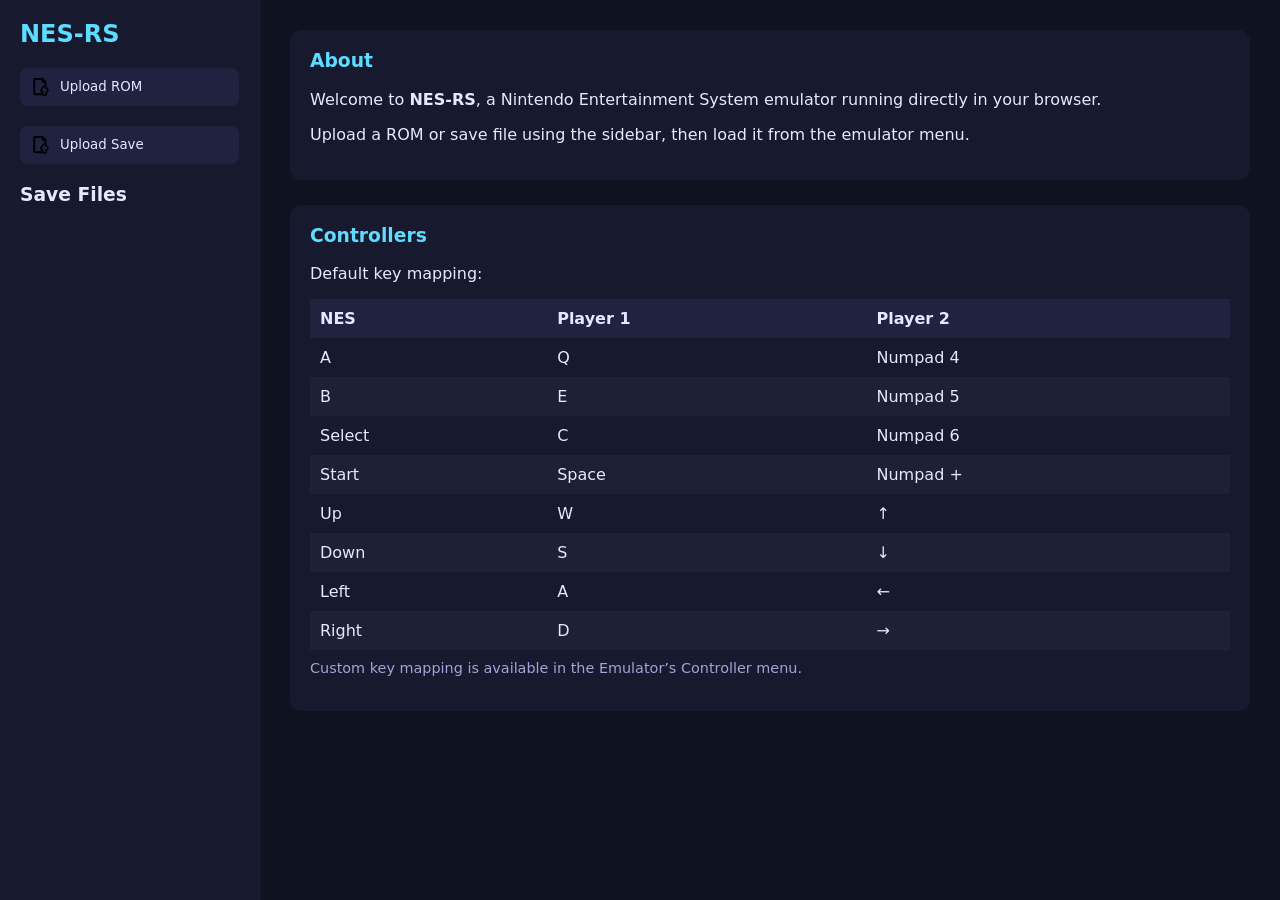
==== static/index.html @ eaffb61d "nicer page" ====
<!DOCTYPE html>
<html>

<head>
    <meta charset="utf-8" />
    <meta http-equiv="X-UA-Compatible" content="IE=edge" />
    <meta lang="en" />
    <meta content="width=device-width, initial-scale=1.0, maximum-scale=1.0, user-scalable=1" name="viewport" />
    <link rel="stylesheet" href="styles.css" />
    <link rel="icon" type="image/x-icon" href="img/favicon.ico" />
    <script>
        var Module = {};
        var emulatorCanvas = null;
        Object.defineProperty(Module, 'canvas', {
            get: function () {
                if (emulatorCanvas) {
                    return emulatorCanvas;
                }
                var canvas = document.createElement('canvas');
                var main = document.querySelector('#main');
                main.insertBefore(canvas, main.firstElementChild);
                emulatorCanvas = canvas;
                return canvas;
            }
        });
    </script>
</head>

<body>
  <div class="layout">
      <aside id="sidenav">
          <h2>NES-RS</h2>

          <div class="side-group">
              <button class="icon-btn" onclick="upload_nes_file_btn_click()" title="Upload NES ROM">
                  <img src="img/upload-file-svgrepo-com.svg" />
                  <span>Upload ROM</span>
              </button>
              <input type="file" id="upload_nes_file" accept=".NES" />
          </div>

          <div class="side-group">
              <button class="icon-btn" onclick="upload_save_file_btn_click()" title="Upload Save State">
                  <img src="img/upload-file-svgrepo-com.svg" />
                  <span>Upload Save</span>
              </button>
              <input type="file" id="upload_save_file" accept=".nesrs" />
          </div>

          <div id="download_save_files">
              <h3>Save Files</h3>
              <ul id="download_list"></ul>
          </div>
      </aside>

      <main id="main">
          <script src="nes-rs.js"></script>
          <script src="script.js"></script>

          <section class="card">
              <h3>About</h3>
              <p>
                  Welcome to <strong>NES-RS</strong>, a Nintendo Entertainment System emulator running directly in your browser.
              </p>
              <p>
                  Upload a ROM or save file using the sidebar, then load it from the emulator menu.
              </p>
          </section>

          <section class="card">
              <h3>Controllers</h3>
              <p>Default key mapping:</p>

              <table>
                  <thead>
                      <tr>
                          <th>NES</th>
                          <th>Player 1</th>
                          <th>Player 2</th>
                      </tr>
                  </thead>
                  <tbody>
                      <tr><td>A</td><td>Q</td><td>Numpad 4</td></tr>
                      <tr><td>B</td><td>E</td><td>Numpad 5</td></tr>
                      <tr><td>Select</td><td>C</td><td>Numpad 6</td></tr>
                      <tr><td>Start</td><td>Space</td><td>Numpad +</td></tr>
                      <tr><td>Up</td><td>W</td><td>↑</td></tr>
                      <tr><td>Down</td><td>S</td><td>↓</td></tr>
                      <tr><td>Left</td><td>A</td><td>←</td></tr>
                      <tr><td>Right</td><td>D</td><td>→</td></tr>
                  </tbody>
              </table>

              <p class="hint">
                  Custom key mapping is available in the Emulator’s Controller menu.
              </p>
          </section>
      </main>
  </div>
</body>
</html>
---- static/styles.css ----
:root {
  --bg: #0f1220;
  --panel: #171a2e;
  --panel-light: #1f2340;
  --accent: #5ddcff;
  --text: #e6e8ff;
  --muted: #a0a4d8;
}

* {
  box-sizing: border-box;
  font-family: system-ui, -apple-system, BlinkMacSystemFont, sans-serif;
}

body {
  margin: 0;
  background: var(--bg);
  color: var(--text);
}

.layout {
  display: flex;
  min-height: 100vh;
}

/* Sidebar */
#sidenav {
  width: 260px;
  background: var(--panel);
  padding: 20px;
  border-right: 1px solid #222;
}

#sidenav h2 {
  margin-top: 0;
  color: var(--accent);
}

.side-group {
  margin-bottom: 20px;
}

.icon-btn {
  display: flex;
  align-items: center;
  gap: 10px;
  width: 100%;
  background: var(--panel-light);
  color: var(--text);
  border: none;
  padding: 10px 12px;
  border-radius: 8px;
  cursor: pointer;
}

.icon-btn img {
  width: 18px;
  height: 18px;
}

.icon-btn:hover {
  background: #2a2f55;
}

input[type="file"] {
  display: none;
}

#download_save_files h3 {
  margin-bottom: 8px;
}

#download_list {
  list-style: none;
  padding: 0;
  margin: 0;
}

#download_list li a {
  color: var(--accent);
  text-decoration: none;
  font-size: 0.9rem;
}

/* Main Content */
#main {
  flex: 1;
  padding: 30px;
  max-width: 1100px;
}

canvas {
  display: block;
  margin-bottom: 30px;
  border-radius: 10px;
  background: black;
  box-shadow: 0 0 0 3px #000, 0 15px 40px rgba(0,0,0,0.6);
}

/* Cards */
.card {
  background: var(--panel);
  border-radius: 12px;
  padding: 20px;
  margin-bottom: 25px;
}

.card h3 {
  margin-top: 0;
  color: var(--accent);
}

/* Table */
table {
  width: 100%;
  border-collapse: collapse;
  margin-top: 10px;
}

thead {
  background: var(--panel-light);
}

th, td {
  padding: 10px;
  text-align: left;
}

tbody tr:nth-child(even) {
  background: rgba(255,255,255,0.03);
}

.hint {
  color: var(--muted);
  font-size: 0.9rem;
  margin-top: 10px;
}
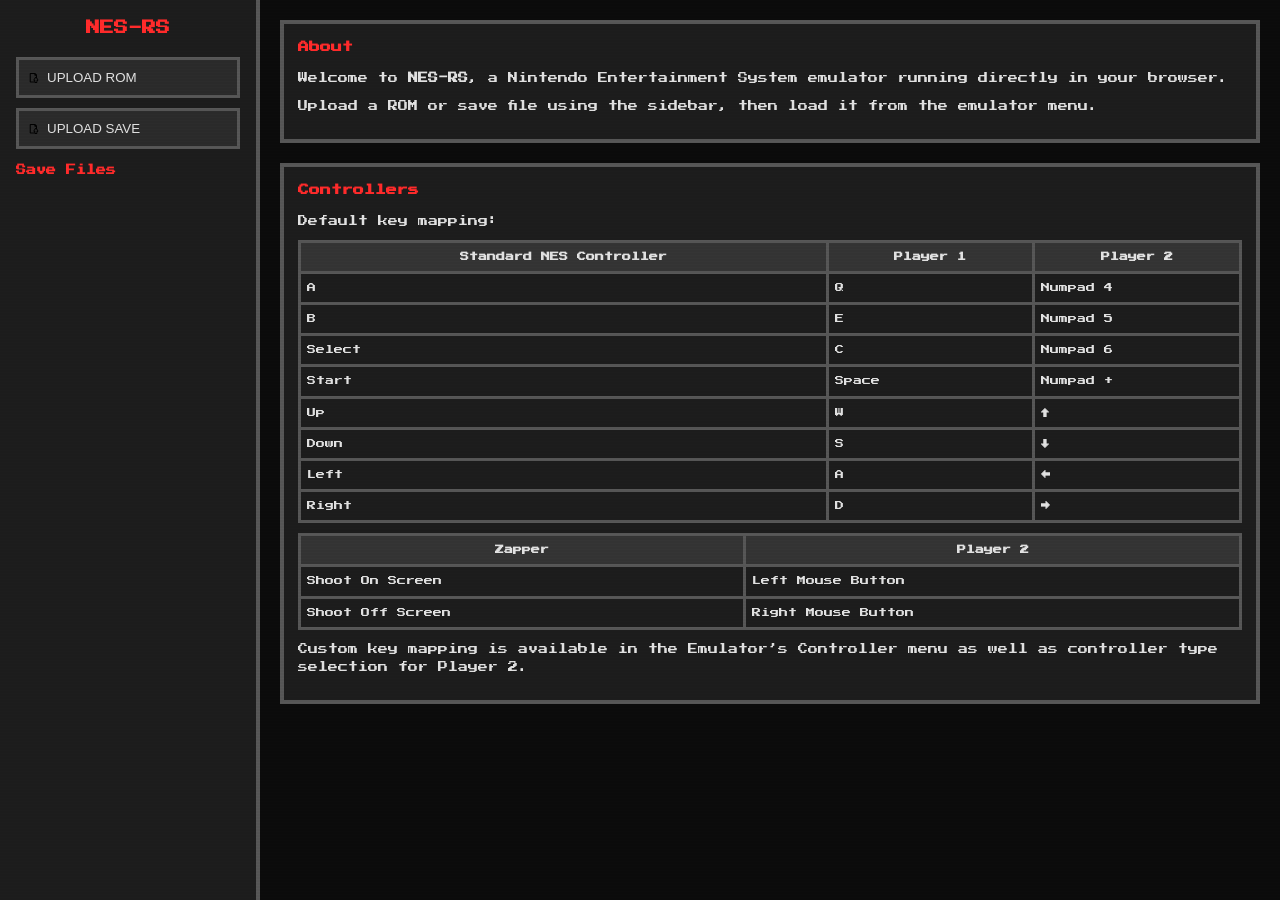
==== commit 15d7c088: "more retro" ====
--- a/static/index.html
+++ b/static/index.html
@@ -8,6 +8,8 @@
     <meta content="width=device-width, initial-scale=1.0, maximum-scale=1.0, user-scalable=1" name="viewport" />
     <link rel="stylesheet" href="styles.css" />
     <link rel="icon" type="image/x-icon" href="img/favicon.ico" />
+    <link href="https://fonts.googleapis.com/css2?family=Press+Start+2P&display=swap" rel="stylesheet">
+
     <script>
         var Module = {};
         var emulatorCanvas = null;
@@ -74,7 +76,7 @@
               <table>
                   <thead>
                       <tr>
-                          <th>NES</th>
+                          <th>Standard NES Controller</th>
                           <th>Player 1</th>
                           <th>Player 2</th>
                       </tr>
@@ -90,9 +92,21 @@
                       <tr><td>Right</td><td>D</td><td>→</td></tr>
                   </tbody>
               </table>
+              <table>
+                  <thead>
+                      <tr>
+                          <th>Zapper</th>
+                          <th>Player 2</th>
+                      </tr>
+                  </thead>
+                  <tbody>
+                      <tr><td>Shoot On Screen</td><td>Left Mouse Button</td></tr>
+                      <tr><td>Shoot Off Screen</td><td>Right Mouse Button</td></tr>
+                  </tbody>
+              </table>
 
               <p class="hint">
-                  Custom key mapping is available in the Emulator’s Controller menu.
+                  Custom key mapping is available in the Emulator’s Controller menu as well as controller type selection for Player 2.
               </p>
           </section>
       </main>
--- a/static/styles.css
+++ b/static/styles.css
@@ -1,24 +1,28 @@
-
 :root {
-  --bg: #0f1220;
-  --panel: #171a2e;
-  --panel-light: #1f2340;
-  --accent: #5ddcff;
-  --text: #e6e8ff;
-  --muted: #a0a4d8;
+  --bg: #0b0b0b;
+  --panel: #1c1c1c;
+  --panel-light: #2a2a2a;
+  --text: #e0e0e0;
+  --accent: #ff2a2a;
+  --border: #555;
 }
 
+/* Global */
 * {
   box-sizing: border-box;
-  font-family: system-ui, -apple-system, BlinkMacSystemFont, sans-serif;
+  image-rendering: pixelated;
 }
 
 body {
   margin: 0;
   background: var(--bg);
   color: var(--text);
+  font-family: "Press Start 2P", monospace;
+  font-size: 10px;
+  line-height: 1.8;
 }
 
+/* Layout */
 .layout {
   display: flex;
   min-height: 100vh;
@@ -28,47 +32,55 @@
 #sidenav {
   width: 260px;
   background: var(--panel);
-  padding: 20px;
-  border-right: 1px solid #222;
+  padding: 16px;
+  border-right: 4px solid var(--border);
 }
 
 #sidenav h2 {
-  margin-top: 0;
   color: var(--accent);
+  text-align: center;
+  margin: 0 0 16px;
+  font-size: 14px;
 }
 
-.side-group {
-  margin-bottom: 20px;
+/* NES-style buttons */
+.icon-btn {
+  width: 100%;
+  display: flex;
+  align-items: center;
+  gap: 8px;
+  background: var(--panel-light);
+  color: var(--text);
+  border: 3px solid var(--border);
+  padding: 10px;
+  margin-bottom: 10px;
+  cursor: pointer;
+  text-transform: uppercase;
 }
 
-.icon-btn {
-  display: flex;
-  align-items: center;
-  gap: 10px;
-  width: 100%;
-  background: var(--panel-light);
-  color: var(--text);
-  border: none;
-  padding: 10px 12px;
-  border-radius: 8px;
-  cursor: pointer;
+.icon-btn:hover {
+  background: #3a3a3a;
+}
+
+.icon-btn:active {
+  transform: translate(2px, 2px);
 }
 
 .icon-btn img {
-  width: 18px;
-  height: 18px;
+  width: 10px;
+  height: 10px;
 }
 
-.icon-btn:hover {
-  background: #2a2f55;
-}
-
+/* Hide file inputs */
 input[type="file"] {
   display: none;
 }
 
+/* Save files */
 #download_save_files h3 {
-  margin-bottom: 8px;
+  margin: 12px 0 6px;
+  color: var(--accent);
+  font-size: 10px;
 }
 
 #download_list {
@@ -77,62 +89,76 @@
   margin: 0;
 }
 
-#download_list li a {
-  color: var(--accent);
-  text-decoration: none;
-  font-size: 0.9rem;
+#download_list li {
+  margin-bottom: 6px;
 }
 
-/* Main Content */
+#download_list a {
+  color: #00ff66;
+  text-decoration: none;
+}
+
+/* Main content */
 #main {
   flex: 1;
-  padding: 30px;
-  max-width: 1100px;
+  padding: 20px;
 }
 
+/* Emulator screen */
 canvas {
   display: block;
-  margin-bottom: 30px;
-  border-radius: 10px;
+  margin-bottom: 20px;
   background: black;
-  box-shadow: 0 0 0 3px #000, 0 15px 40px rgba(0,0,0,0.6);
+  border: 6px solid #222;
+  box-shadow:
+    inset 0 0 0 4px #000,
+    0 0 0 4px #555;
 }
 
-/* Cards */
+/* Pixel cards */
 .card {
   background: var(--panel);
-  border-radius: 12px;
-  padding: 20px;
-  margin-bottom: 25px;
+  border: 4px solid var(--border);
+  padding: 14px;
+  margin-bottom: 20px;
 }
 
 .card h3 {
+  color: var(--accent);
+  font-size: 11px;
   margin-top: 0;
-  color: var(--accent);
 }
 
-/* Table */
+/* NES-style table */
 table {
   width: 100%;
   border-collapse: collapse;
   margin-top: 10px;
 }
 
-thead {
-  background: var(--panel-light);
+th, td {
+  border: 3px solid var(--border);
+  padding: 6px;
+  font-size: 9px;
 }
 
-th, td {
-  padding: 10px;
-  text-align: left;
+thead {
+  background: #333;
 }
 
-tbody tr:nth-child(even) {
-  background: rgba(255,255,255,0.03);
+/* CRT scanline effect (optional but 🔥) */
+body::after {
+  content: "";
+  pointer-events: none;
+  position: fixed;
+  inset: 0;
+  background:
+    repeating-linear-gradient(
+      to bottom,
+      rgba(255,255,255,0.03),
+      rgba(255,255,255,0.03) 1px,
+      transparent 1px,
+      transparent 3px
+    );
+  mix-blend-mode: overlay;
 }
-
-.hint {
-  color: var(--muted);
-  font-size: 0.9rem;
-  margin-top: 10px;
-}
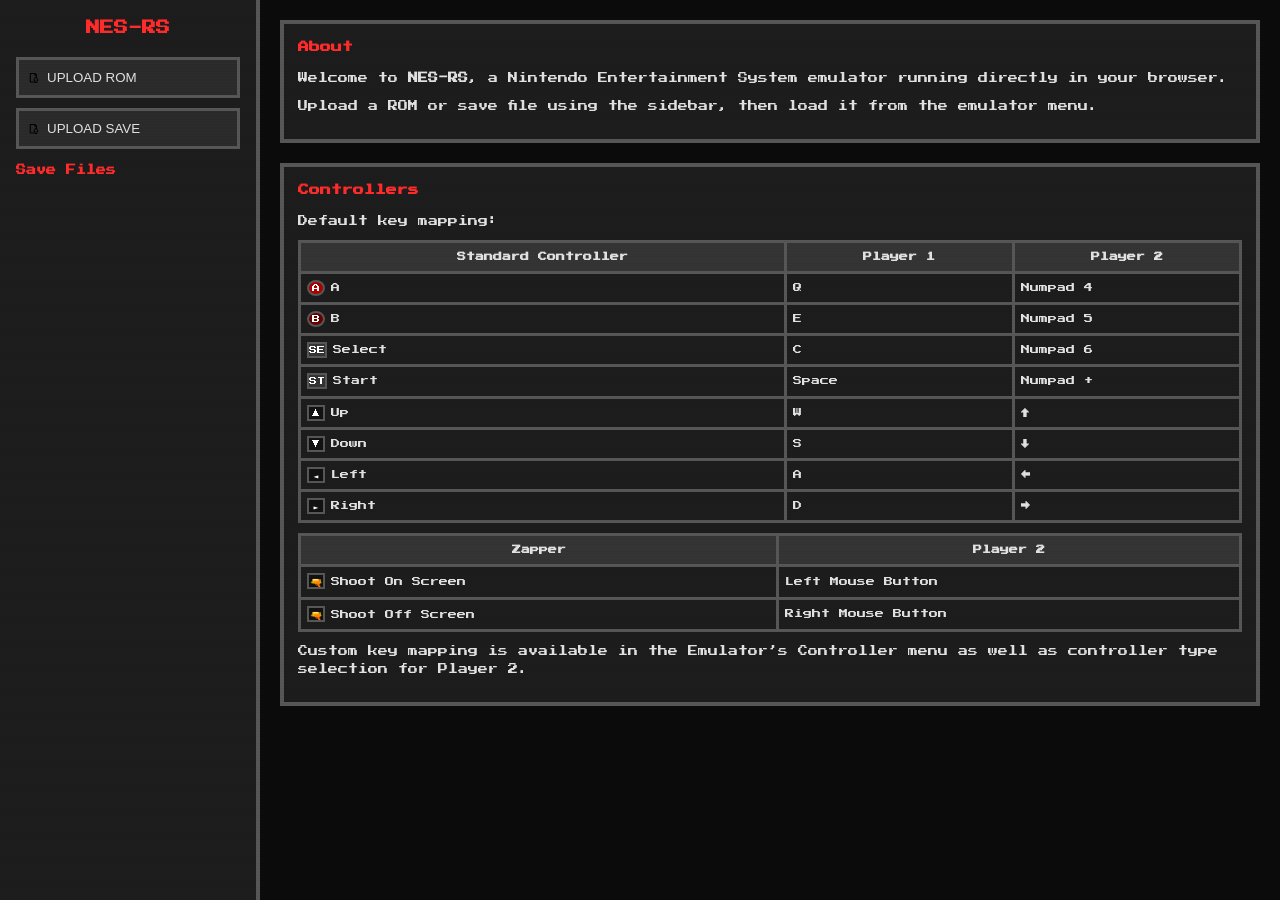
==== commit edb009cf: "better" ====
--- a/static/index.html
+++ b/static/index.html
@@ -2,114 +2,153 @@
 <html>
 
 <head>
-    <meta charset="utf-8" />
-    <meta http-equiv="X-UA-Compatible" content="IE=edge" />
-    <meta lang="en" />
-    <meta content="width=device-width, initial-scale=1.0, maximum-scale=1.0, user-scalable=1" name="viewport" />
-    <link rel="stylesheet" href="styles.css" />
-    <link rel="icon" type="image/x-icon" href="img/favicon.ico" />
-    <link href="https://fonts.googleapis.com/css2?family=Press+Start+2P&display=swap" rel="stylesheet">
+  <meta charset="utf-8" />
+  <meta http-equiv="X-UA-Compatible" content="IE=edge" />
+  <meta lang="en" />
+  <meta content="width=device-width, initial-scale=1.0, maximum-scale=1.0, user-scalable=1" name="viewport" />
+  <link rel="stylesheet" href="styles.css" />
+  <link rel="icon" type="image/x-icon" href="img/favicon.ico" />
+  <link href="https://fonts.googleapis.com/css2?family=Press+Start+2P&display=swap" rel="stylesheet">
 
-    <script>
-        var Module = {};
-        var emulatorCanvas = null;
-        Object.defineProperty(Module, 'canvas', {
-            get: function () {
-                if (emulatorCanvas) {
-                    return emulatorCanvas;
-                }
-                var canvas = document.createElement('canvas');
-                var main = document.querySelector('#main');
-                main.insertBefore(canvas, main.firstElementChild);
-                emulatorCanvas = canvas;
-                return canvas;
-            }
-        });
-    </script>
+  <script>
+    var Module = {};
+    var emulatorCanvas = null;
+    Object.defineProperty(Module, 'canvas', {
+      get: function () {
+        if (emulatorCanvas) {
+          return emulatorCanvas;
+        }
+        var canvas = document.createElement('canvas');
+        var main = document.querySelector('#main');
+        main.insertBefore(canvas, main.firstElementChild);
+        emulatorCanvas = canvas;
+        return canvas;
+      }
+    });
+  </script>
 </head>
 
 <body>
   <div class="layout">
-      <aside id="sidenav">
-          <h2>NES-RS</h2>
+    <aside id="sidenav">
+      <h2>NES-RS</h2>
 
-          <div class="side-group">
-              <button class="icon-btn" onclick="upload_nes_file_btn_click()" title="Upload NES ROM">
-                  <img src="img/upload-file-svgrepo-com.svg" />
-                  <span>Upload ROM</span>
-              </button>
-              <input type="file" id="upload_nes_file" accept=".NES" />
-          </div>
+      <div class="side-group">
+        <button class="icon-btn" onclick="upload_nes_file_btn_click()" title="Upload NES ROM">
+          <img src="img/upload-file-svgrepo-com.svg" />
+          <span>Upload ROM</span>
+        </button>
+        <input type="file" id="upload_nes_file" accept=".NES" />
+      </div>
 
-          <div class="side-group">
-              <button class="icon-btn" onclick="upload_save_file_btn_click()" title="Upload Save State">
-                  <img src="img/upload-file-svgrepo-com.svg" />
-                  <span>Upload Save</span>
-              </button>
-              <input type="file" id="upload_save_file" accept=".nesrs" />
-          </div>
+      <div class="side-group">
+        <button class="icon-btn" onclick="upload_save_file_btn_click()" title="Upload Save State">
+          <img src="img/upload-file-svgrepo-com.svg" />
+          <span>Upload Save</span>
+        </button>
+        <input type="file" id="upload_save_file" accept=".nesrs" />
+      </div>
 
-          <div id="download_save_files">
-              <h3>Save Files</h3>
-              <ul id="download_list"></ul>
-          </div>
-      </aside>
+      <div id="download_save_files">
+        <h3>Save Files</h3>
+        <ul id="download_list"></ul>
+      </div>
+    </aside>
 
-      <main id="main">
-          <script src="nes-rs.js"></script>
-          <script src="script.js"></script>
+    <main id="main">
+      <script src="nes-rs.js"></script>
+      <script src="script.js"></script>
 
-          <section class="card">
-              <h3>About</h3>
-              <p>
-                  Welcome to <strong>NES-RS</strong>, a Nintendo Entertainment System emulator running directly in your browser.
-              </p>
-              <p>
-                  Upload a ROM or save file using the sidebar, then load it from the emulator menu.
-              </p>
-          </section>
+      <section class="card">
+        <h3>About</h3>
+        <p>
+          Welcome to <strong>NES-RS</strong>, a Nintendo Entertainment System emulator running directly in your browser.
+        </p>
+        <p>
+          Upload a ROM or save file using the sidebar, then load it from the emulator menu.
+        </p>
+      </section>
 
-          <section class="card">
-              <h3>Controllers</h3>
-              <p>Default key mapping:</p>
+      <section class="card">
+        <h3>Controllers</h3>
+        <p>Default key mapping:</p>
+        <table>
+          <thead>
+            <tr>
+              <th>Standard Controller</th>
+              <th>Player 1</th>
+              <th>Player 2</th>
+            </tr>
+          </thead>
+          <tbody>
+            <tr>
+              <td><span class="glyph glyph-a"></span>A</td>
+              <td>Q</td>
+              <td>Numpad 4</td>
+            </tr>
+            <tr>
+              <td><span class="glyph glyph-b"></span>B</td>
+              <td>E</td>
+              <td>Numpad 5</td>
+            </tr>
+            <tr>
+              <td><span class="glyph glyph-select"></span>Select</td>
+              <td>C</td>
+              <td>Numpad 6</td>
+            </tr>
+            <tr>
+              <td><span class="glyph glyph-start"></span>Start</td>
+              <td>Space</td>
+              <td>Numpad +</td>
+            </tr>
+            <tr>
+              <td><span class="glyph glyph-up"></span>Up</td>
+              <td>W</td>
+              <td>↑</td>
+            </tr>
+            <tr>
+              <td><span class="glyph glyph-down"></span>Down</td>
+              <td>S</td>
+              <td>↓</td>
+            </tr>
+            <tr>
+              <td><span class="glyph glyph-left"></span>Left</td>
+              <td>A</td>
+              <td>←</td>
+            </tr>
+            <tr>
+              <td><span class="glyph glyph-right"></span>Right</td>
+              <td>D</td>
+              <td>→</td>
+            </tr>
+          </tbody>
+        </table>
+        <table>
+          <thead>
+            <tr>
+              <th>Zapper</th>
+              <th>Player 2</th>
+            </tr>
+          </thead>
+          <tbody>
+            <tr>
+              <td><span class="glyph glyph-zapper"></span>Shoot On Screen</td>
+              <td>Left Mouse Button</td>
+            </tr>
+            <tr>
+              <td><span class="glyph glyph-zapper"></span>Shoot Off Screen</td>
+              <td>Right Mouse Button</td>
+            </tr>
+          </tbody>
+        </table>
 
-              <table>
-                  <thead>
-                      <tr>
-                          <th>Standard NES Controller</th>
-                          <th>Player 1</th>
-                          <th>Player 2</th>
-                      </tr>
-                  </thead>
-                  <tbody>
-                      <tr><td>A</td><td>Q</td><td>Numpad 4</td></tr>
-                      <tr><td>B</td><td>E</td><td>Numpad 5</td></tr>
-                      <tr><td>Select</td><td>C</td><td>Numpad 6</td></tr>
-                      <tr><td>Start</td><td>Space</td><td>Numpad +</td></tr>
-                      <tr><td>Up</td><td>W</td><td>↑</td></tr>
-                      <tr><td>Down</td><td>S</td><td>↓</td></tr>
-                      <tr><td>Left</td><td>A</td><td>←</td></tr>
-                      <tr><td>Right</td><td>D</td><td>→</td></tr>
-                  </tbody>
-              </table>
-              <table>
-                  <thead>
-                      <tr>
-                          <th>Zapper</th>
-                          <th>Player 2</th>
-                      </tr>
-                  </thead>
-                  <tbody>
-                      <tr><td>Shoot On Screen</td><td>Left Mouse Button</td></tr>
-                      <tr><td>Shoot Off Screen</td><td>Right Mouse Button</td></tr>
-                  </tbody>
-              </table>
-
-              <p class="hint">
-                  Custom key mapping is available in the Emulator’s Controller menu as well as controller type selection for Player 2.
-              </p>
-          </section>
-      </main>
+        <p class="hint">
+          Custom key mapping is available in the Emulator’s Controller menu as well as controller type selection for
+          Player 2.
+        </p>
+      </section>
+    </main>
   </div>
 </body>
+
 </html>
--- a/static/styles.css
+++ b/static/styles.css
@@ -162,3 +162,38 @@
     );
   mix-blend-mode: overlay;
 }
+
+.glyph {
+  display: inline-flex;
+  align-items: center;
+  justify-content: center;
+  min-width: 18px;
+  height: 16px;
+  margin-right: 6px;
+  border: 2px solid #555;
+  background: #111;
+  color: #fff;
+  font-size: 8px;
+  line-height: 1;
+}
+
+/* NES buttons */
+.glyph-a { background: #aa0000; border-radius: 50%; }
+.glyph-b { background: #660000; border-radius: 50%; }
+.glyph-start { background: #333; }
+.glyph-select { background: #333; }
+
+/* D-pad */
+.glyph-up::before { content: "▲"; }
+.glyph-down::before { content: "▼"; }
+.glyph-left::before { content: "◄"; }
+.glyph-right::before { content: "►"; }
+
+/* Text buttons */
+.glyph-a::before { content: "A"; }
+.glyph-b::before { content: "B"; }
+.glyph-start::before { content: "ST"; }
+.glyph-select::before { content: "SE"; }
+
+/* Zapper */
+.glyph-zapper::before { content: "🔫"; font-size: 10px; }
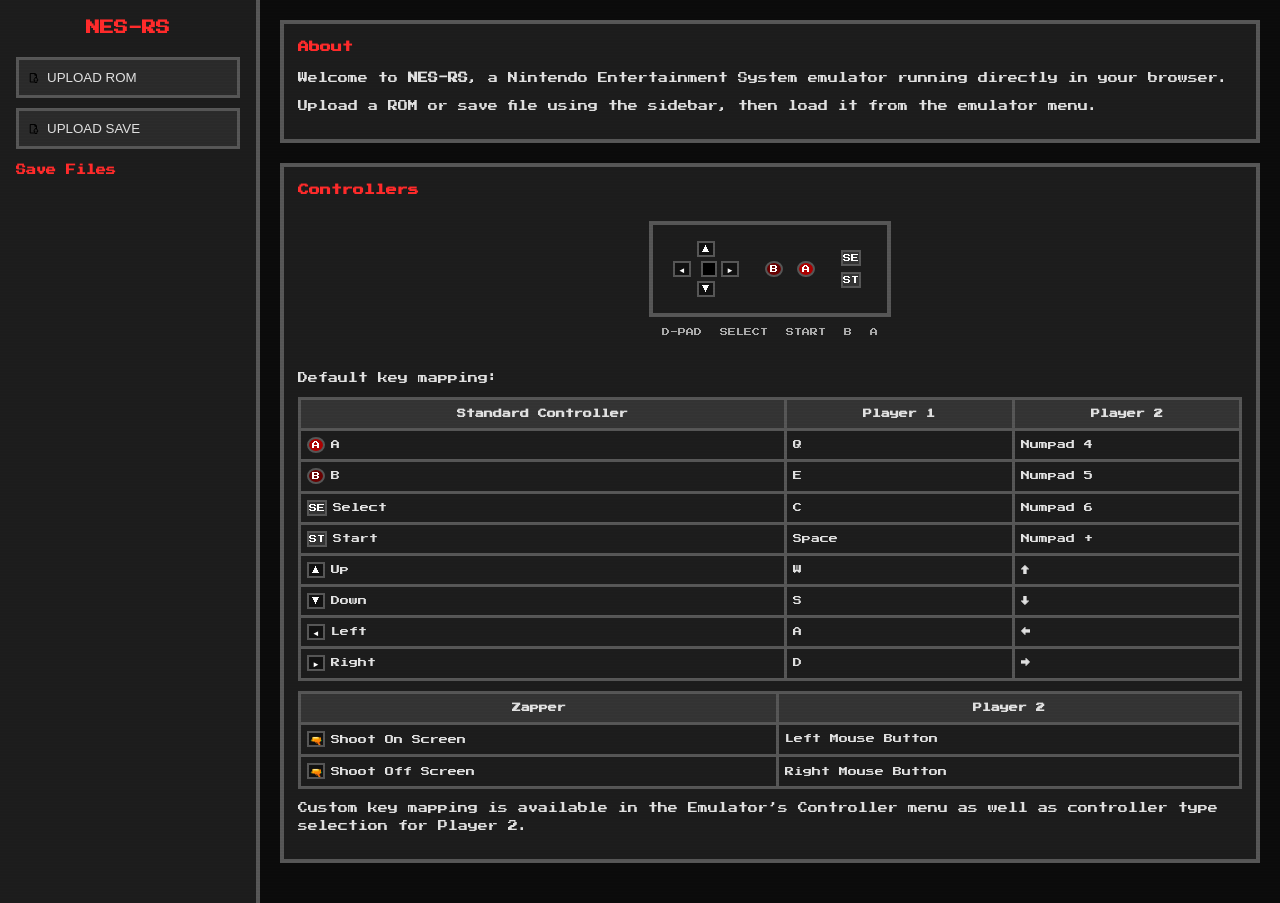
==== commit 48e60905: "more" ====
--- a/static/index.html
+++ b/static/index.html
@@ -71,6 +71,38 @@
 
       <section class="card">
         <h3>Controllers</h3>
+        <div class="controller-diagram">
+          <div class="controller-body">
+            <div class="dpad">
+              <span class="glyph glyph-up"></span>
+              <div class="dpad-middle">
+                <span class="glyph glyph-left"></span>
+                <span class="dpad-center"></span>
+                <span class="glyph glyph-right"></span>
+              </div>
+              <span class="glyph glyph-down"></span>
+            </div>
+
+            <div class="buttons">
+              <span class="glyph glyph-b"></span>
+              <span class="glyph glyph-a"></span>
+            </div>
+
+            <div class="center-buttons">
+              <span class="glyph glyph-select"></span>
+              <span class="glyph glyph-start"></span>
+            </div>
+          </div>
+
+          <div class="controller-labels">
+            <span>D-PAD</span>
+            <span>SELECT</span>
+            <span>START</span>
+            <span>B</span>
+            <span>A</span>
+          </div>
+        </div>
+
         <p>Default key mapping:</p>
         <table>
           <thead>
--- a/static/styles.css
+++ b/static/styles.css
@@ -196,4 +196,63 @@
 .glyph-select::before { content: "SE"; }
 
 /* Zapper */
-.glyph-zapper::before { content: "🔫"; font-size: 10px; }+.glyph-zapper::before { content: "🔫"; font-size: 10px; }
+
+
+.controller-diagram {
+  margin: 20px 0 30px;
+  text-align: center;
+}
+
+.controller-body {
+  display: inline-flex;
+  align-items: center;
+  gap: 20px;
+  background: #1c1c1c;
+  border: 4px solid #555;
+  padding: 16px 20px;
+}
+
+/* D-Pad */
+.dpad {
+  display: flex;
+  flex-direction: column;
+  align-items: center;
+  gap: 4px;
+}
+
+.dpad-middle {
+  display: flex;
+  align-items: center;
+  gap: 4px;
+}
+
+.dpad-center {
+  width: 16px;
+  height: 16px;
+  background: #000;
+  border: 2px solid #555;
+}
+
+/* Buttons */
+.buttons {
+  display: flex;
+  gap: 8px;
+}
+
+/* Start / Select */
+.center-buttons {
+  display: flex;
+  flex-direction: column;
+  gap: 6px;
+}
+
+/* Labels */
+.controller-labels {
+  margin-top: 8px;
+  display: flex;
+  justify-content: center;
+  gap: 18px;
+  font-size: 8px;
+  color: #aaa;
+}
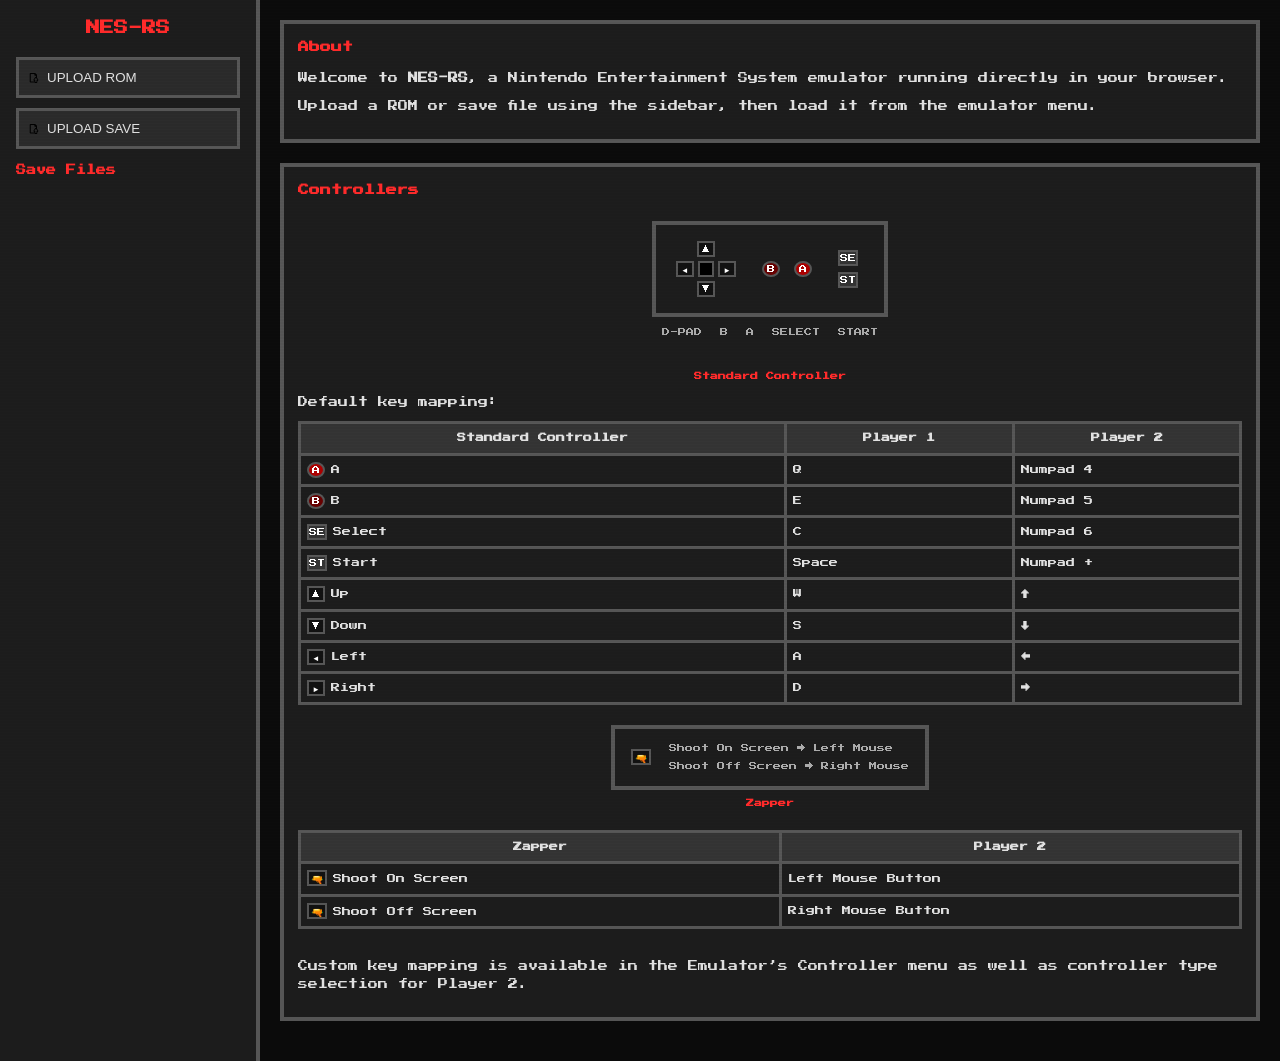
==== commit 6af0ab8b: "more" ====
--- a/static/index.html
+++ b/static/index.html
@@ -96,11 +96,14 @@
 
           <div class="controller-labels">
             <span>D-PAD</span>
+            <span>B</span>
+            <span>A</span>
             <span>SELECT</span>
             <span>START</span>
-            <span>B</span>
-            <span>A</span>
-          </div>
+          </div>
+        </div>
+        <div class="controller-label-centered">
+          <span>Standard Controller</span>
         </div>
 
         <p>Default key mapping:</p>
@@ -155,6 +158,18 @@
             </tr>
           </tbody>
         </table>
+        <div class="zapper-diagram">
+          <div class="zapper-body">
+            <span class="glyph glyph-zapper"></span>
+            <div class="zapper-details">
+              <div>Shoot On Screen → Left Mouse</div>
+              <div>Shoot Off Screen → Right Mouse</div>
+            </div>
+          </div>
+          <div class="zapper-label">
+            <span>Zapper</span>
+          </div>
+        </div>
         <table>
           <thead>
             <tr>
@@ -175,6 +190,7 @@
         </table>
 
         <p class="hint">
+          </br>
           Custom key mapping is available in the Emulator’s Controller menu as well as controller type selection for
           Player 2.
         </p>
--- a/static/styles.css
+++ b/static/styles.css
@@ -232,6 +232,7 @@
   height: 16px;
   background: #000;
   border: 2px solid #555;
+  margin-left: -6px; /* move slightly left */
 }
 
 /* Buttons */
@@ -255,4 +256,56 @@
   gap: 18px;
   font-size: 8px;
   color: #aaa;
+}
+
+.zapper-diagram {
+  text-align: center;
+  margin: 20px 0;
+}
+
+.zapper-body {
+  display: inline-flex;
+  align-items: center;
+  gap: 12px;
+  background: #1c1c1c;
+  border: 4px solid #555;
+  padding: 12px 16px;
+}
+
+.glyph-zapper {
+  display: inline-flex;
+  align-items: center;
+  justify-content: center;
+  width: 20px;
+  height: 16px;
+  border: 2px solid #555;
+  background: #111;
+  color: #fff;
+  font-size: 10px;
+}
+
+.zapper-details {
+  display: flex;
+  flex-direction: column;
+  gap: 4px;
+  font-size: 8px;
+  color: #aaa;
+  text-align: left;
+}
+
+.zapper-label {
+  margin-top: 6px;
+  font-size: 8px;
+  color: #ff2a2a;
+  font-weight: bold;
+}
+
+.controller-label-centered {
+  display: flex;
+  justify-content: center; /* center horizontally */
+  margin-top: 6px;         /* spacing from button labels */
+  font-size: 8px;
+  color: #ff2a2a;          /* matches your accent */
+  font-weight: bold;
+  font-family: "Press Start 2P", monospace;
 }
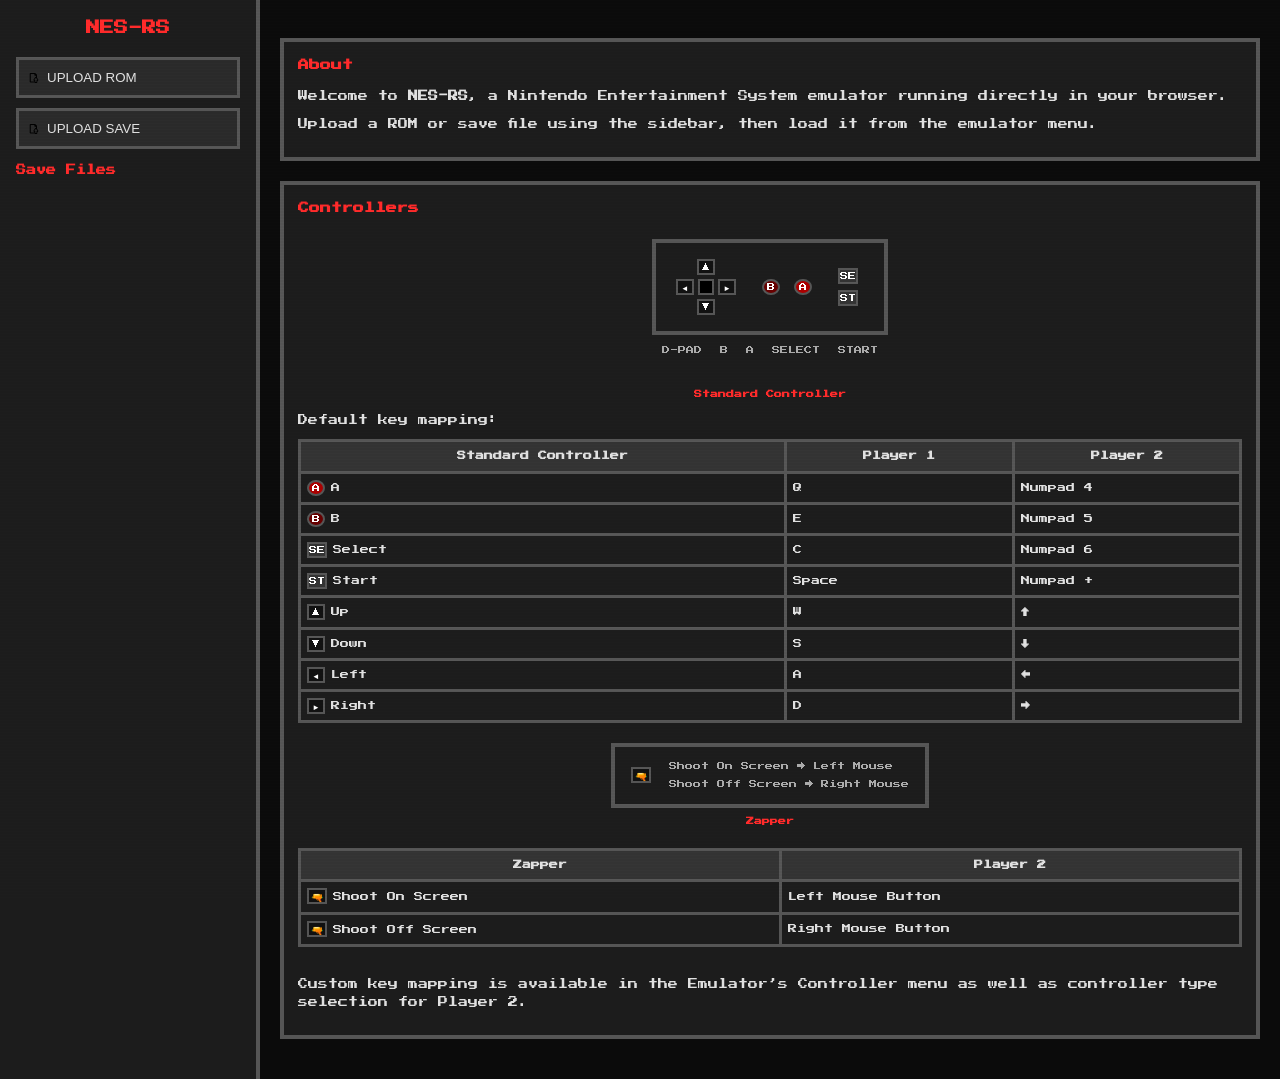
==== commit be455970: "more" ====
--- a/static/index.html
+++ b/static/index.html
@@ -59,6 +59,7 @@
       <script src="nes-rs.js"></script>
       <script src="script.js"></script>
 
+      </br>
       <section class="card">
         <h3>About</h3>
         <p>
--- a/static/styles.css
+++ b/static/styles.css
@@ -103,6 +103,21 @@
   flex: 1;
   padding: 20px;
 }
+
+#main canvas {
+  display: block;
+  /* ensures margin auto works */
+  margin: 0 auto;
+  /* horizontally center */
+  image-rendering: pixelated;
+  width: 512px;
+  /* scaled NES width */
+  height: 480px;
+  /* scaled NES height */
+  border: 6px solid #222;
+  box-shadow: inset 0 0 0 4px #000, 0 0 0 4px #555;
+}
+
 
 /* Emulator screen */
 canvas {
@@ -136,7 +151,8 @@
   margin-top: 10px;
 }
 
-th, td {
+th,
+td {
   border: 3px solid var(--border);
   padding: 6px;
   font-size: 9px;
@@ -153,13 +169,11 @@
   position: fixed;
   inset: 0;
   background:
-    repeating-linear-gradient(
-      to bottom,
-      rgba(255,255,255,0.03),
-      rgba(255,255,255,0.03) 1px,
+    repeating-linear-gradient(to bottom,
+      rgba(255, 255, 255, 0.03),
+      rgba(255, 255, 255, 0.03) 1px,
       transparent 1px,
-      transparent 3px
-    );
+      transparent 3px);
   mix-blend-mode: overlay;
 }
 
@@ -178,25 +192,63 @@
 }
 
 /* NES buttons */
-.glyph-a { background: #aa0000; border-radius: 50%; }
-.glyph-b { background: #660000; border-radius: 50%; }
-.glyph-start { background: #333; }
-.glyph-select { background: #333; }
+.glyph-a {
+  background: #aa0000;
+  border-radius: 50%;
+}
+
+.glyph-b {
+  background: #660000;
+  border-radius: 50%;
+}
+
+.glyph-start {
+  background: #333;
+}
+
+.glyph-select {
+  background: #333;
+}
 
 /* D-pad */
-.glyph-up::before { content: "▲"; }
-.glyph-down::before { content: "▼"; }
-.glyph-left::before { content: "◄"; }
-.glyph-right::before { content: "►"; }
+.glyph-up::before {
+  content: "▲";
+}
+
+.glyph-down::before {
+  content: "▼";
+}
+
+.glyph-left::before {
+  content: "◄";
+}
+
+.glyph-right::before {
+  content: "►";
+}
 
 /* Text buttons */
-.glyph-a::before { content: "A"; }
-.glyph-b::before { content: "B"; }
-.glyph-start::before { content: "ST"; }
-.glyph-select::before { content: "SE"; }
+.glyph-a::before {
+  content: "A";
+}
+
+.glyph-b::before {
+  content: "B";
+}
+
+.glyph-start::before {
+  content: "ST";
+}
+
+.glyph-select::before {
+  content: "SE";
+}
 
 /* Zapper */
-.glyph-zapper::before { content: "🔫"; font-size: 10px; }
+.glyph-zapper::before {
+  content: "🔫";
+  font-size: 10px;
+}
 
 
 .controller-diagram {
@@ -232,7 +284,8 @@
   height: 16px;
   background: #000;
   border: 2px solid #555;
-  margin-left: -6px; /* move slightly left */
+  margin-left: -6px;
+  /* move slightly left */
 }
 
 /* Buttons */
@@ -302,10 +355,13 @@
 
 .controller-label-centered {
   display: flex;
-  justify-content: center; /* center horizontally */
-  margin-top: 6px;         /* spacing from button labels */
-  font-size: 8px;
-  color: #ff2a2a;          /* matches your accent */
+  justify-content: center;
+  /* center horizontally */
+  margin-top: 6px;
+  /* spacing from button labels */
+  font-size: 8px;
+  color: #ff2a2a;
+  /* matches your accent */
   font-weight: bold;
   font-family: "Press Start 2P", monospace;
 }
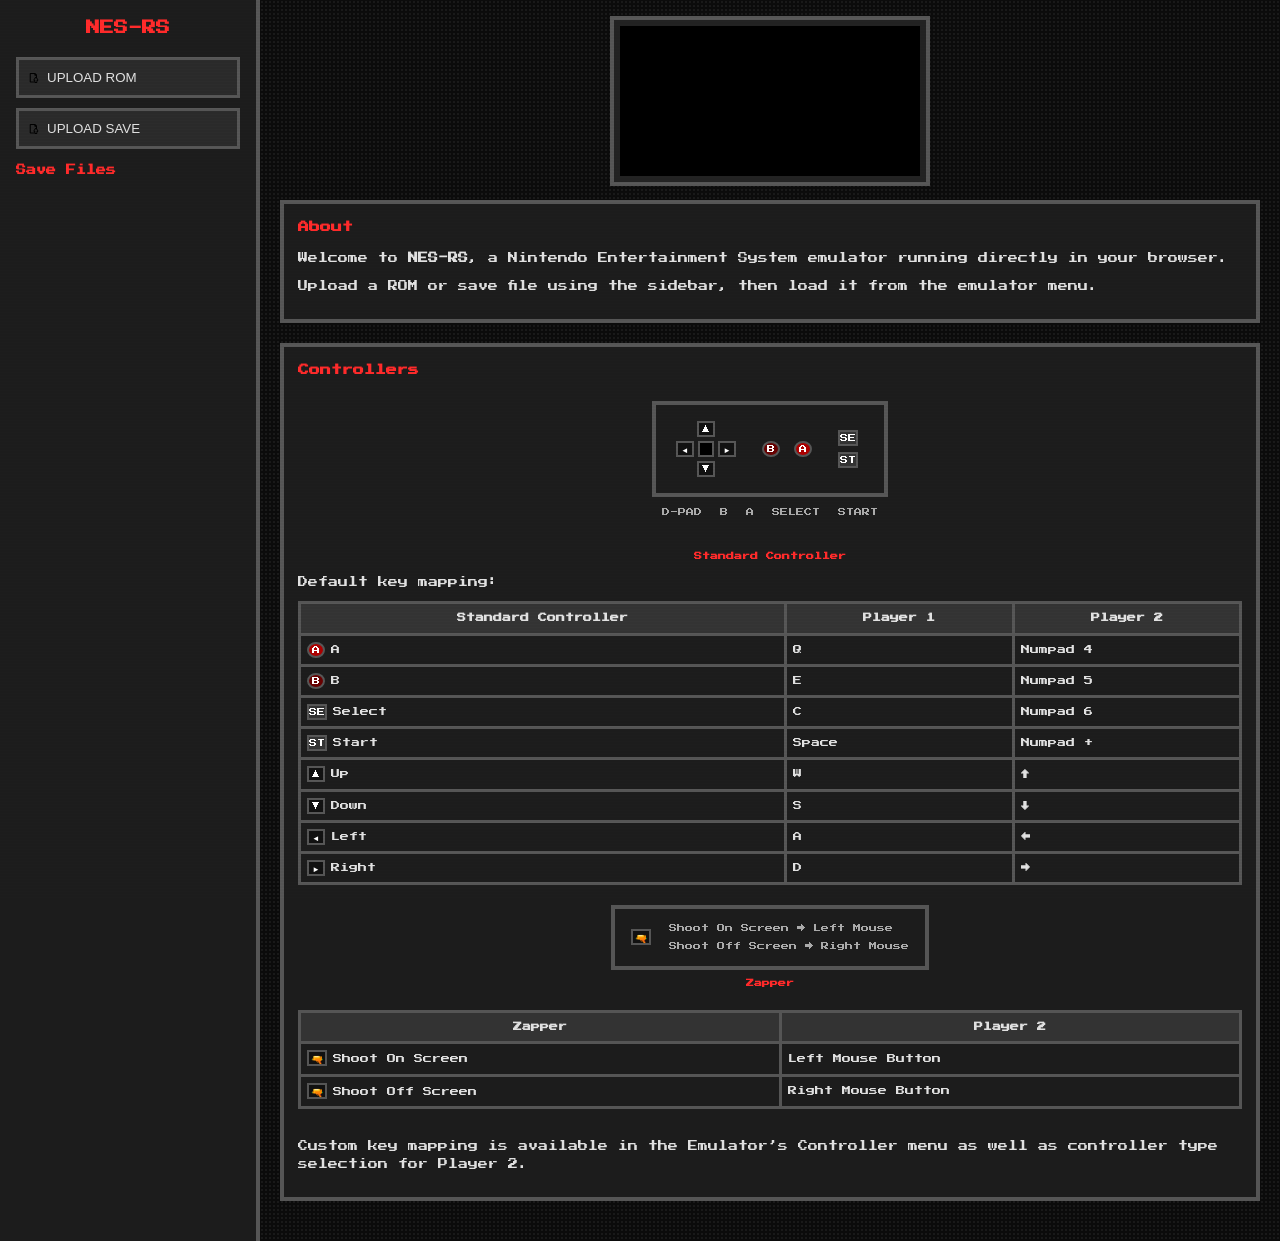
==== commit 12d6078b: "remove not  recommended linker setting" ====
--- a/static/index.html
+++ b/static/index.html
@@ -11,20 +11,6 @@
   <link href="https://fonts.googleapis.com/css2?family=Press+Start+2P&display=swap" rel="stylesheet">
 
   <script>
-    var Module = {};
-    var emulatorCanvas = null;
-    Object.defineProperty(Module, 'canvas', {
-      get: function () {
-        if (emulatorCanvas) {
-          return emulatorCanvas;
-        }
-        var canvas = document.createElement('canvas');
-        var main = document.querySelector('#main');
-        main.insertBefore(canvas, main.firstElementChild);
-        emulatorCanvas = canvas;
-        return canvas;
-      }
-    });
   </script>
 </head>
 
@@ -56,6 +42,12 @@
     </aside>
 
     <main id="main">
+      <canvas id="canvas"></canvas>
+      <script>
+        var Module = {
+          canvas: document.querySelector('#canvas'),
+        };
+      </script>
       <script src="nes-rs.js"></script>
       <script src="script.js"></script>
 
--- a/static/styles.css
+++ b/static/styles.css
@@ -15,7 +15,10 @@
 
 body {
   margin: 0;
-  background: var(--bg);
+  background-color: #0b0b0b;
+  background-image: 
+    radial-gradient(rgba(255,255,255,0.06) 1px, transparent 1px);
+  background-size: 4px 4px; 
   color: var(--text);
   font-family: "Press Start 2P", monospace;
   font-size: 10px;
@@ -106,14 +109,10 @@
 
 #main canvas {
   display: block;
-  /* ensures margin auto works */
   margin: 0 auto;
-  /* horizontally center */
-  image-rendering: pixelated;
-  width: 512px;
-  /* scaled NES width */
-  height: 480px;
-  /* scaled NES height */
+  max-width: 100%;        /* scales down on smaller screens */
+  height: auto;           /* maintain aspect ratio */
+  image-rendering: pixelated; 
   border: 6px solid #222;
   box-shadow: inset 0 0 0 4px #000, 0 0 0 4px #555;
 }
@@ -162,7 +161,6 @@
   background: #333;
 }
 
-/* CRT scanline effect (optional but 🔥) */
 body::after {
   content: "";
   pointer-events: none;
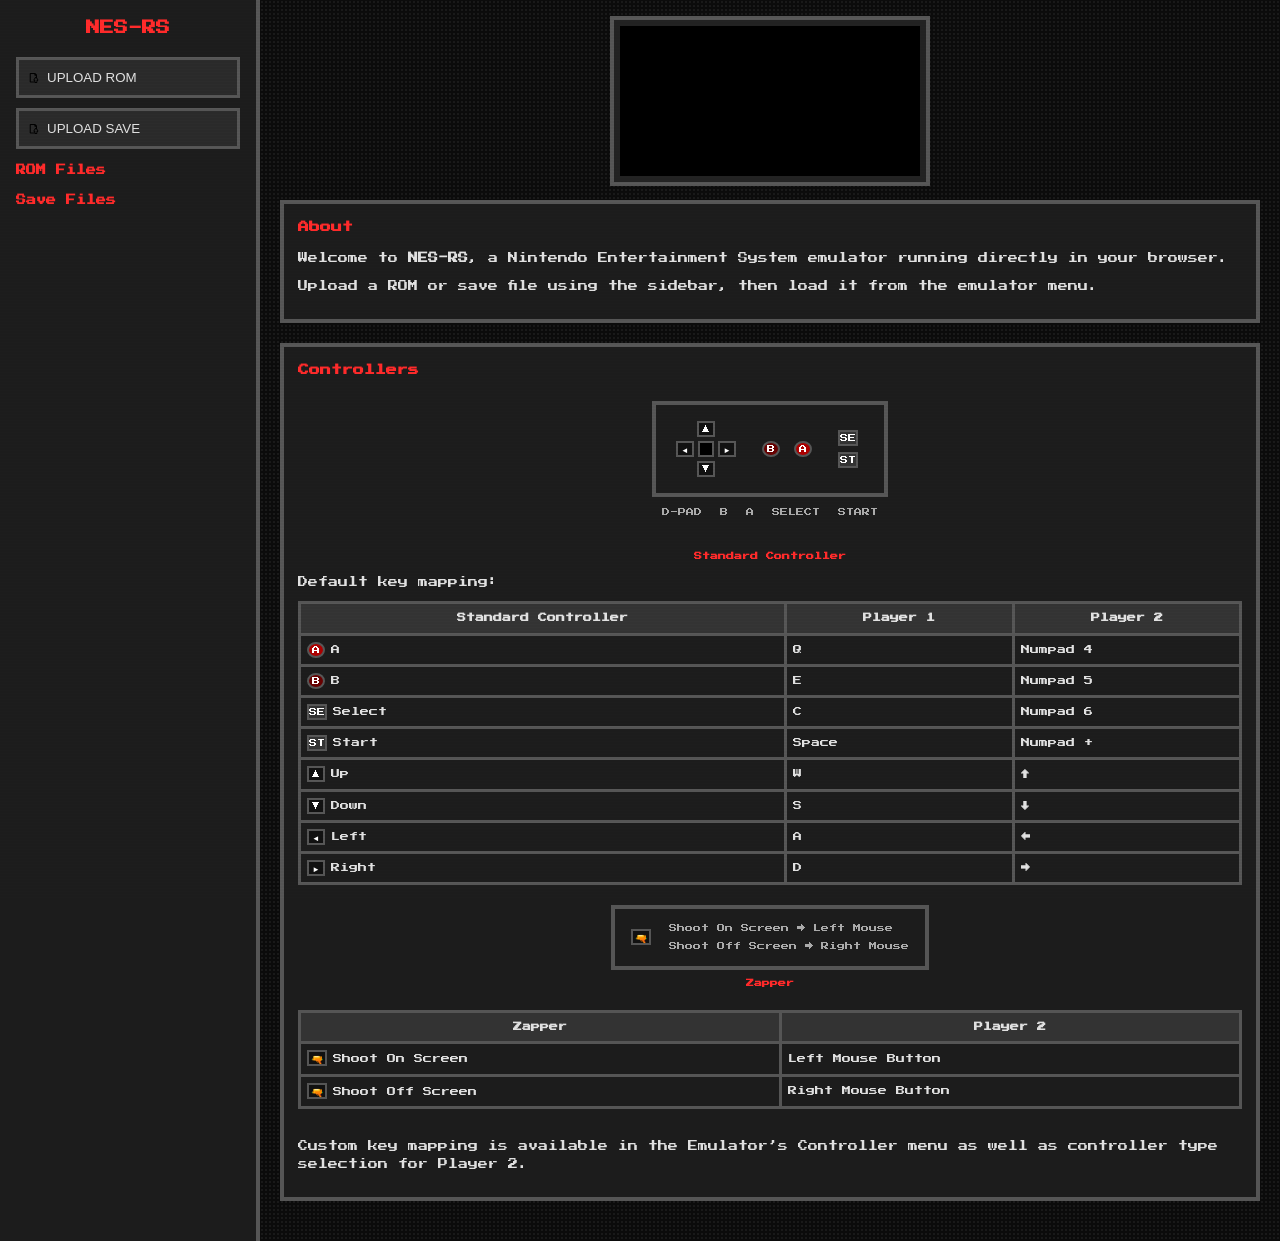
==== commit 8a77d2d5: "more" ====
--- a/static/index.html
+++ b/static/index.html
@@ -33,6 +33,11 @@
           <span>Upload Save</span>
         </button>
         <input type="file" id="upload_save_file" accept=".nesrs" />
+      </div>
+
+      <div id="download_rom_files">
+        <h3>ROM Files</h3>
+        <ul id="rom_list"></ul>
       </div>
 
       <div id="download_save_files">
--- a/static/styles.css
+++ b/static/styles.css
@@ -79,26 +79,81 @@
   display: none;
 }
 
-/* Save files */
-#download_save_files h3 {
+/* File lists (ROMs and Saves) */
+#download_save_files h3,
+#download_rom_files h3 {
   margin: 12px 0 6px;
   color: var(--accent);
   font-size: 10px;
 }
 
-#download_list {
+#download_list,
+#rom_list {
   list-style: none;
   padding: 0;
   margin: 0;
 }
 
-#download_list li {
+#download_list li,
+#rom_list li {
   margin-bottom: 6px;
-}
-
-#download_list a {
+  display: flex;
+  align-items: center;
+  gap: 8px;
+}
+
+#download_list a,
+#download_list span,
+#rom_list span {
   color: #00ff66;
   text-decoration: none;
+  overflow: hidden;
+  text-overflow: ellipsis;
+  white-space: nowrap;
+}
+
+/* Action buttons for save states (play, delete) */
+.save-action-btn {
+  display: inline-flex;
+  align-items: center;
+  justify-content: center;
+  width: 20px;
+  height: 20px;
+  padding: 4px;
+  background: var(--panel-light);
+  border: 2px solid var(--border);
+  cursor: pointer;
+  flex-shrink: 0;
+}
+
+.save-action-btn:hover {
+  background: #3a3a3a;
+}
+
+.save-action-btn:active {
+  transform: translate(1px, 1px);
+}
+
+.save-action-btn img {
+  width: 10px;
+  height: 10px;
+  filter: invert(1);
+}
+
+.play-btn:hover {
+  border-color: #00ff66;
+}
+
+.save-btn:hover {
+  border-color: #ffcc00;
+}
+
+.delete-btn:hover {
+  border-color: var(--accent);
+}
+
+.delete-btn:hover img {
+  filter: invert(48%) sepia(79%) saturate(2476%) hue-rotate(336deg) brightness(100%) contrast(119%);
 }
 
 /* Main content */
